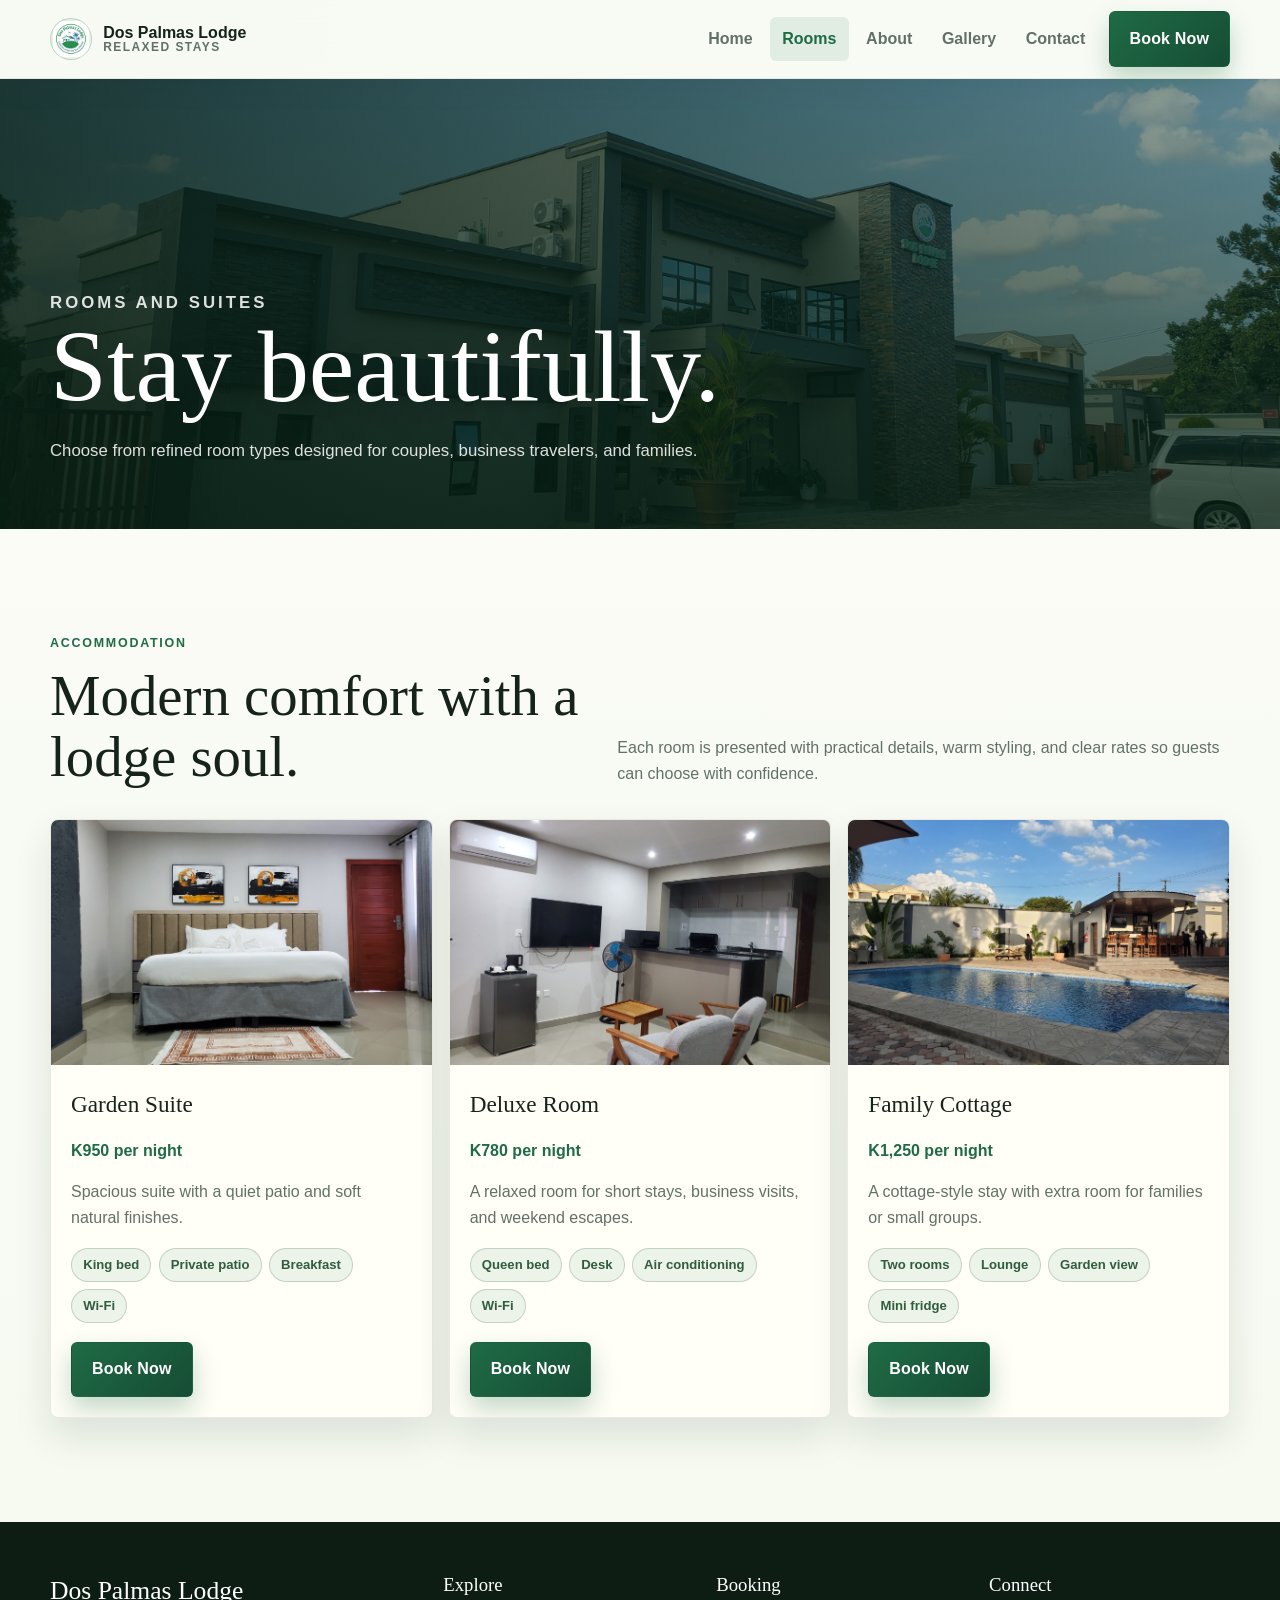
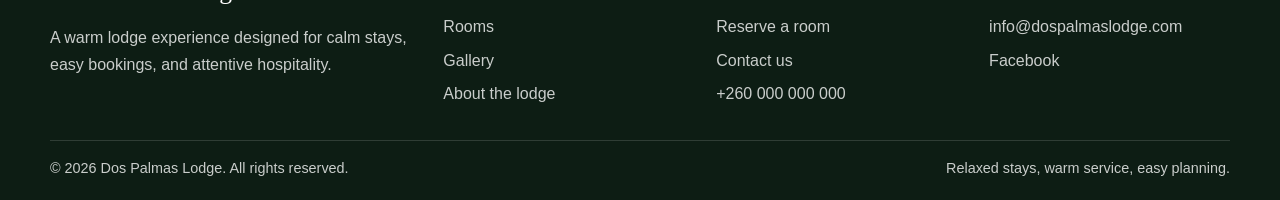
==== rooms.html @ c6913576 "Add files via upload" ====
<!DOCTYPE html>
<html lang="en">
<head>
  <meta charset="UTF-8">
  <meta name="viewport" content="width=device-width, initial-scale=1.0">
  <meta name="description" content="Explore elegant rooms at Dos Palmas Lodge with amenities, nightly prices, and booking options.">
  <title>Rooms | Dos Palmas Lodge</title>
  <link rel="stylesheet" href="assets/css/style.css">
  <link rel="stylesheet" href="assets/css/responsive.css">
  <link rel="stylesheet" href="assets/css/animations.css">
</head>
<body>
  <a class="skip-link" href="#main">Skip to content</a>
  <div class="page">
    <header class="site-header">
      <nav class="navbar container" aria-label="Primary navigation">
        <a class="brand" href="index.html" aria-label="Dos Palmas Lodge home"><span class="brand-mark" aria-hidden="true"><img src="assets/images/dos-palmas-logo-official.jpg" alt=""></span><span class="brand-text"><span>Dos Palmas Lodge</span><span>Relaxed stays</span></span></a>
        <button class="nav-toggle" type="button" data-nav-toggle aria-label="Open navigation" aria-expanded="false"><span></span><span></span><span></span></button>
        <div class="nav-menu" data-nav-menu><a class="nav-link" data-page href="index.html">Home</a><a class="nav-link" data-page href="rooms.html">Rooms</a><a class="nav-link" data-page href="about.html">About</a><a class="nav-link" data-page href="gallery.html">Gallery</a><a class="nav-link" data-page href="contact.html">Contact</a><a class="button button-primary nav-cta" data-page href="booking.html">Book Now</a></div>
      </nav>
    </header>
    <main id="main">
      <section class="page-hero">
        <img class="page-hero-media" src="assets/images/6.jpeg" alt="Lodge exterior with pool and palm trees">
        <div class="page-hero-content"><p class="hero-kicker">Rooms and suites</p><h1>Stay beautifully.</h1><p>Choose from refined room types designed for couples, business travelers, and families.</p></div>
      </section>
      <section class="section">
        <div class="container">
          <div class="section-header"><div><p class="section-eyebrow">Accommodation</p><h2 class="section-title">Modern comfort with a lodge soul.</h2></div><p class="section-copy">Each room is presented with practical details, warm styling, and clear rates so guests can choose with confidence.</p></div>
          <div class="cards-grid">
            <article class="room-card reveal"><img src="assets/images/1.jpeg" alt="Garden Suite"><div class="room-content"><h3>Garden Suite</h3><span class="price">K950 per night</span><p>Spacious suite with a quiet patio and soft natural finishes.</p><ul class="amenities"><li>King bed</li><li>Private patio</li><li>Breakfast</li><li>Wi-Fi</li></ul><a class="button button-primary" href="booking.html">Book Now</a></div></article>
            <article class="room-card reveal"><img src="assets/images/3.jpeg" alt="Deluxe Room"><div class="room-content"><h3>Deluxe Room</h3><span class="price">K780 per night</span><p>A relaxed room for short stays, business visits, and weekend escapes.</p><ul class="amenities"><li>Queen bed</li><li>Desk</li><li>Air conditioning</li><li>Wi-Fi</li></ul><a class="button button-primary" href="booking.html">Book Now</a></div></article>
            <article class="room-card reveal"><img src="assets/images/5.jpeg" alt="Family Cottage"><div class="room-content"><h3>Family Cottage</h3><span class="price">K1,250 per night</span><p>A cottage-style stay with extra room for families or small groups.</p><ul class="amenities"><li>Two rooms</li><li>Lounge</li><li>Garden view</li><li>Mini fridge</li></ul><a class="button button-primary" href="booking.html">Book Now</a></div></article>
          </div>
        </div>
      </section>
    </main>
    <footer class="site-footer"><div class="container"><div class="footer-grid"><div><h2 class="footer-brand">Dos Palmas Lodge</h2><p>A warm lodge experience designed for calm stays, easy bookings, and attentive hospitality.</p></div><div><h3>Explore</h3><ul><li><a href="rooms.html">Rooms</a></li><li><a href="gallery.html">Gallery</a></li><li><a href="about.html">About the lodge</a></li></ul></div><div><h3>Booking</h3><ul><li><a href="booking.html">Reserve a room</a></li><li><a href="contact.html">Contact us</a></li><li><a href="tel:+260000000000">+260 000 000 000</a></li></ul></div><div><h3>Connect</h3><ul><li><a href="mailto:info@dospalmaslodge.com">info@dospalmaslodge.com</a></li><li><a href="https://www.facebook.com/" target="_blank" rel="noreferrer">Facebook</a></li></ul></div></div><div class="footer-bottom"><span>&copy; <span data-current-year></span> Dos Palmas Lodge. All rights reserved.</span><span>Relaxed stays, warm service, easy planning.</span></div></div></footer>
  </div>
  <script src="assets/js/app.js"></script>
</body>
</html>
---- assets/css/style.css ----
:root {
  --color-ink: #16231b;
  --color-muted: #627168;
  --color-paper: #f4f8f1;
  --color-cream: #fffef7;
  --color-clay: #1f6b46;
  --color-gold: #d7b46a;
  --color-olive: #315c3d;
  --color-charcoal: #0d1d14;
  --color-mist: #e5efe2;
  --color-line: rgba(22, 35, 27, 0.13);
  --shadow-soft: 0 22px 55px rgba(13, 29, 20, 0.16);
  --shadow-card: 0 18px 38px rgba(13, 29, 20, 0.11);
  --radius-sm: 6px;
  --radius-md: 8px;
  --radius-lg: 18px;
  --container: 1180px;
  --font-heading: Georgia, "Times New Roman", serif;
  --font-body: Arial, Helvetica, sans-serif;
}

* {
  box-sizing: border-box;
}

html {
  scroll-behavior: smooth;
}

body {
  margin: 0;
  color: var(--color-ink);
  background:
    radial-gradient(circle at top left, rgba(215, 180, 106, 0.16), transparent 34rem),
    linear-gradient(180deg, #f8fbf4 0%, var(--color-paper) 36%, #edf5ea 100%);
  font-family: var(--font-body);
  line-height: 1.65;
}

img {
  display: block;
  max-width: 100%;
}

a {
  color: inherit;
  text-decoration: none;
}

button,
input,
select,
textarea {
  font: inherit;
}

input,
select,
textarea {
  width: 100%;
  border: 1px solid rgba(39, 33, 27, 0.18);
  border-radius: var(--radius-sm);
  background: #fff;
  color: var(--color-ink);
  padding: 0.9rem 1rem;
  outline: none;
  transition: border-color 180ms ease, box-shadow 180ms ease;
}

input:focus,
select:focus,
textarea:focus {
  border-color: var(--color-gold);
  box-shadow: 0 0 0 4px rgba(198, 154, 87, 0.16);
}

textarea {
  min-height: 140px;
  resize: vertical;
}

.page {
  min-height: 100vh;
  overflow-x: hidden;
}

.container {
  width: min(100% - 2rem, var(--container));
  margin-inline: auto;
}

.section {
  padding: 4.5rem 0;
}

.section:nth-of-type(even) {
  background: rgba(255, 254, 247, 0.42);
}

.section-tight {
  padding: 3rem 0;
}

.section-eyebrow {
  margin: 0 0 0.7rem;
  color: var(--color-clay);
  font-size: 0.78rem;
  font-weight: 700;
  letter-spacing: 0.14em;
  text-transform: uppercase;
}

.section-title {
  margin: 0;
  color: var(--color-ink);
  font-family: var(--font-heading);
  font-size: clamp(2rem, 5vw, 3.55rem);
  font-weight: 500;
  line-height: 1.08;
}

.section-copy {
  margin: 1rem 0 0;
  color: var(--color-muted);
  max-width: 680px;
}

.section-header {
  display: grid;
  gap: 1rem;
  margin-bottom: 2rem;
}

.section-header.center {
  justify-items: center;
  text-align: center;
}

.button {
  display: inline-flex;
  align-items: center;
  justify-content: center;
  min-height: 48px;
  border: 1px solid transparent;
  border-radius: var(--radius-sm);
  padding: 0.85rem 1.25rem;
  cursor: pointer;
  font-weight: 700;
  letter-spacing: 0.01em;
  transition: transform 180ms ease, background 180ms ease, border-color 180ms ease, color 180ms ease, box-shadow 180ms ease;
}

.button:hover {
  transform: translateY(-2px);
}

.button-primary {
  background: linear-gradient(135deg, #1f6b46, #164c34);
  color: #fff;
  box-shadow: 0 12px 24px rgba(31, 107, 70, 0.26);
}

.button-primary:hover {
  background: linear-gradient(135deg, #2b7d55, #123d2b);
  box-shadow: 0 16px 30px rgba(31, 107, 70, 0.32);
}

.button-secondary {
  border-color: rgba(255, 255, 255, 0.55);
  color: #fff;
}

.button-secondary:hover {
  background: rgba(255, 255, 255, 0.14);
  border-color: rgba(255, 255, 255, 0.8);
}

.button-ghost {
  border-color: rgba(39, 33, 27, 0.2);
  color: var(--color-ink);
}

.button-ghost:hover {
  border-color: var(--color-clay);
  color: var(--color-clay);
  background: rgba(31, 107, 70, 0.06);
}

.skip-link {
  position: absolute;
  left: 1rem;
  top: -6rem;
  z-index: 100;
  background: #fff;
  color: var(--color-ink);
  padding: 0.7rem 1rem;
  border-radius: var(--radius-sm);
}

.skip-link:focus {
  top: 1rem;
}

.site-header {
  position: sticky;
  top: 0;
  z-index: 50;
  background: rgba(248, 251, 244, 0.9);
  border-bottom: 1px solid rgba(22, 35, 27, 0.08);
  backdrop-filter: blur(16px);
  box-shadow: 0 10px 30px rgba(13, 29, 20, 0.05);
}

.navbar {
  display: flex;
  align-items: center;
  justify-content: space-between;
  min-height: 78px;
  gap: 1.25rem;
}

.brand {
  display: inline-flex;
  align-items: center;
  gap: 0.7rem;
  font-weight: 800;
}

.brand-mark {
  display: grid;
  place-items: center;
  width: 42px;
  height: 42px;
  border: 1px solid rgba(31, 107, 70, 0.28);
  border-radius: 50%;
  background: linear-gradient(135deg, #eff7ea, #fffef7);
  color: var(--color-clay);
  font-family: var(--font-heading);
  font-size: 1.1rem;
  box-shadow: inset 0 0 0 4px rgba(31, 107, 70, 0.05);
  overflow: hidden;
}

.brand-mark img {
  width: 100%;
  height: 100%;
  object-fit: contain;
  padding: 2px;
}

.brand-text {
  display: grid;
  line-height: 1.1;
}

.brand-text span:last-child {
  color: var(--color-muted);
  font-size: 0.75rem;
  font-weight: 600;
  letter-spacing: 0.12em;
  text-transform: uppercase;
}

.nav-toggle {
  display: inline-flex;
  flex-direction: column;
  justify-content: center;
  gap: 5px;
  width: 44px;
  height: 44px;
  border: 1px solid rgba(22, 35, 27, 0.16);
  border-radius: var(--radius-sm);
  background: transparent;
  cursor: pointer;
}

.nav-toggle span {
  display: block;
  width: 20px;
  height: 2px;
  margin-inline: auto;
  background: var(--color-ink);
  transition: transform 180ms ease, opacity 180ms ease;
}

.nav-toggle.is-active span:nth-child(1) {
  transform: translateY(7px) rotate(45deg);
}

.nav-toggle.is-active span:nth-child(2) {
  opacity: 0;
}

.nav-toggle.is-active span:nth-child(3) {
  transform: translateY(-7px) rotate(-45deg);
}

.nav-menu {
  position: absolute;
  inset: 78px 1rem auto;
  display: none;
  flex-direction: column;
  gap: 0.35rem;
  padding: 1rem;
  background: var(--color-cream);
  border: 1px solid rgba(22, 35, 27, 0.1);
  border-radius: var(--radius-md);
  box-shadow: var(--shadow-soft);
}

.nav-menu.is-open {
  display: flex;
}

.nav-link {
  padding: 0.7rem 0.8rem;
  border-radius: var(--radius-sm);
  color: var(--color-muted);
  font-weight: 700;
}

.nav-link:hover,
.nav-link.is-active {
  background: rgba(31, 107, 70, 0.1);
  color: var(--color-clay);
}

.nav-cta {
  margin-top: 0.3rem;
}

.hero {
  position: relative;
  display: grid;
  align-items: end;
  min-height: calc(100vh - 78px);
  color: #fff;
  isolation: isolate;
}

.hero::before,
.page-hero::before,
.cta-band::before {
  position: absolute;
  inset: 0;
  z-index: -1;
  content: "";
  background:
    linear-gradient(90deg, rgba(7, 31, 19, 0.82), rgba(9, 47, 28, 0.38)),
    linear-gradient(0deg, rgba(6, 23, 15, 0.62), rgba(6, 23, 15, 0.08));
}

.hero-media,
.page-hero-media,
.cta-band-media {
  position: absolute;
  inset: 0;
  z-index: -2;
  width: 100%;
  height: 100%;
  object-fit: cover;
}

.hero-content {
  width: min(100% - 2rem, var(--container));
  margin: 0 auto;
  padding: 5rem 0 4.2rem;
}

.hero-kicker {
  margin: 0 0 1rem;
  color: #f2d991;
  font-size: 0.82rem;
  font-weight: 800;
  letter-spacing: 0.18em;
  text-transform: uppercase;
}

.hero h1,
.page-hero h1 {
  margin: 0;
  max-width: 820px;
  font-family: var(--font-heading);
  font-size: clamp(3rem, 10vw, 6.4rem);
  font-weight: 500;
  line-height: 0.98;
  text-shadow: 0 14px 36px rgba(0, 0, 0, 0.24);
}

.hero p,
.page-hero p {
  max-width: 650px;
  margin: 1.25rem 0 0;
  color: rgba(255, 255, 255, 0.86);
  font-size: 1.05rem;
}

.hero-actions,
.cta-actions {
  display: flex;
  flex-wrap: wrap;
  gap: 0.8rem;
  margin-top: 1.6rem;
}

.hero-booking-strip {
  display: grid;
  gap: 0.8rem;
  width: min(100% - 2rem, var(--container));
  margin: -2rem auto 0;
  position: relative;
  z-index: 5;
  padding: 1rem;
  background: var(--color-cream);
  border: 1px solid rgba(31, 107, 70, 0.16);
  border-radius: 12px;
  box-shadow: var(--shadow-soft);
}

.quick-field {
  display: grid;
  gap: 0.35rem;
}

.quick-field label,
.form-field label {
  color: var(--color-ink);
  font-size: 0.82rem;
  font-weight: 800;
}

.split-layout {
  display: grid;
  gap: 2rem;
  align-items: center;
}

.image-stack {
  display: grid;
  gap: 1rem;
}

.image-stack img,
.feature-image,
.room-card img,
.gallery-item img {
  width: 100%;
  object-fit: cover;
}

.image-stack img:first-child {
  height: 390px;
  border-radius: 16px;
  box-shadow: var(--shadow-card);
}

.image-stack img:last-child {
  height: 220px;
  border-radius: var(--radius-md);
  box-shadow: var(--shadow-card);
}

.stat-row {
  display: grid;
  grid-template-columns: repeat(3, 1fr);
  gap: 0.75rem;
  margin-top: 1.6rem;
}

.stat {
  border-top: 1px solid var(--color-line);
  padding-top: 0.8rem;
}

.stat strong {
  display: block;
  color: var(--color-clay);
  font-family: var(--font-heading);
  font-size: 1.6rem;
  font-weight: 500;
}

.stat span {
  color: var(--color-muted);
  font-size: 0.86rem;
}

.cards-grid {
  display: grid;
  gap: 1rem;
}

.room-card,
.feature-card,
.contact-card {
  background: var(--color-cream);
  border: 1px solid rgba(22, 35, 27, 0.09);
  border-radius: var(--radius-md);
  overflow: hidden;
  box-shadow: var(--shadow-card);
  transition: transform 220ms ease, box-shadow 220ms ease, border-color 220ms ease;
}

.room-card:hover,
.feature-card:hover,
.contact-card:hover {
  transform: translateY(-5px);
  border-color: rgba(31, 107, 70, 0.2);
  box-shadow: 0 24px 48px rgba(13, 29, 20, 0.16);
}

.room-card img {
  height: 245px;
  transition: transform 380ms ease, filter 380ms ease;
}

.room-card:hover img {
  transform: scale(1.04);
  filter: saturate(1.08) contrast(1.02);
}

.room-content,
.feature-card,
.contact-card {
  padding: 1.25rem;
}

.room-content h3,
.feature-card h3,
.contact-card h3 {
  margin: 0;
  font-family: var(--font-heading);
  font-size: 1.45rem;
  font-weight: 500;
}

.room-content p,
.feature-card p,
.contact-card p {
  margin: 0.6rem 0 0;
  color: var(--color-muted);
}

.price {
  display: block;
  margin: 0.9rem 0;
  color: var(--color-clay);
  font-weight: 800;
}

.amenities {
  display: flex;
  flex-wrap: wrap;
  gap: 0.45rem;
  padding: 0;
  margin: 1rem 0 1.2rem;
  list-style: none;
}

.amenities li {
  border: 1px solid rgba(49, 92, 61, 0.22);
  border-radius: 999px;
  color: var(--color-olive);
  background: rgba(229, 239, 226, 0.72);
  font-size: 0.82rem;
  font-weight: 700;
  padding: 0.32rem 0.7rem;
}

.feature-card {
  box-shadow: none;
  background: linear-gradient(180deg, #fffef7, #f6faf2);
}

.feature-icon {
  display: grid;
  place-items: center;
  width: 44px;
  height: 44px;
  margin-bottom: 1rem;
  border-radius: 50%;
  background: linear-gradient(135deg, rgba(215, 180, 106, 0.36), rgba(31, 107, 70, 0.12));
  color: var(--color-clay);
  font-weight: 900;
}

.gallery-grid {
  display: grid;
  gap: 0.8rem;
}

.gallery-item {
  position: relative;
  overflow: hidden;
  border-radius: var(--radius-md);
  background: #ddd;
  box-shadow: var(--shadow-card);
}

.gallery-item img {
  height: 280px;
  transition: transform 320ms ease, filter 320ms ease;
}

.gallery-item:hover img {
  transform: scale(1.06);
  filter: saturate(1.08);
}

.gallery-item figcaption {
  position: absolute;
  inset: auto 0 0;
  padding: 1.4rem 1rem 0.9rem;
  color: #fff;
  font-weight: 800;
  background: linear-gradient(0deg, rgba(7, 31, 19, 0.82), transparent);
}

.cta-band {
  position: relative;
  isolation: isolate;
  color: #fff;
  overflow: hidden;
}

.cta-content {
  width: min(100% - 2rem, var(--container));
  margin-inline: auto;
  padding: 4rem 0;
}

.cta-content h2 {
  max-width: 740px;
  margin: 0;
  font-family: var(--font-heading);
  font-size: clamp(2rem, 7vw, 4rem);
  font-weight: 500;
  line-height: 1.05;
}

.cta-content p {
  max-width: 590px;
  margin: 1rem 0 0;
  color: rgba(255, 255, 255, 0.84);
}

.page-hero {
  position: relative;
  display: grid;
  align-items: end;
  min-height: 450px;
  color: #fff;
  isolation: isolate;
}

.page-hero-content {
  width: min(100% - 2rem, var(--container));
  margin: 0 auto;
  padding: 4rem 0;
}

.content-panel {
  background: var(--color-cream);
  border: 1px solid rgba(22, 35, 27, 0.09);
  border-radius: 12px;
  padding: 1.55rem;
  box-shadow: var(--shadow-card);
}

.story-grid,
.contact-grid,
.form-layout {
  display: grid;
  gap: 1.25rem;
}

.feature-image {
  height: 360px;
  border-radius: 14px;
  box-shadow: var(--shadow-card);
}

.booking-form,
.contact-form {
  display: grid;
  gap: 1rem;
}

.form-grid {
  display: grid;
  gap: 1rem;
}

.form-field {
  display: grid;
  gap: 0.35rem;
}

.form-field.full {
  grid-column: 1 / -1;
}

.field-error {
  min-height: 1.2rem;
  color: #9b2d20;
  font-size: 0.82rem;
}

.form-message {
  display: none;
  border-radius: var(--radius-sm);
  padding: 0.85rem 1rem;
  background: rgba(31, 107, 70, 0.12);
  color: var(--color-olive);
  font-weight: 700;
}

.form-message.is-visible {
  display: block;
}

.map-placeholder {
  display: grid;
  place-items: center;
  min-height: 320px;
  border: 1px dashed rgba(31, 107, 70, 0.32);
  border-radius: var(--radius-md);
  background: linear-gradient(135deg, rgba(215, 180, 106, 0.16), rgba(31, 107, 70, 0.12));
  color: var(--color-muted);
  text-align: center;
  padding: 1rem;
}

.site-footer {
  background: var(--color-charcoal);
  color: rgba(255, 255, 255, 0.78);
  padding: 3rem 0 1.2rem;
}

.footer-grid {
  display: grid;
  gap: 2rem;
}

.footer-brand {
  color: #fff;
  font-family: var(--font-heading);
  font-size: 1.6rem;
}

.footer-grid h2,
.footer-grid h3 {
  margin: 0 0 0.8rem;
  color: #fff;
  font-family: var(--font-heading);
  font-weight: 500;
}

.footer-grid p,
.footer-grid ul {
  margin: 0;
}

.footer-grid ul {
  display: grid;
  gap: 0.45rem;
  padding: 0;
  list-style: none;
}

.footer-grid a:hover {
  color: #f2d991;
}

.footer-bottom {
  display: flex;
  flex-wrap: wrap;
  justify-content: space-between;
  gap: 0.8rem;
  margin-top: 2rem;
  border-top: 1px solid rgba(255, 255, 255, 0.14);
  padding-top: 1rem;
  font-size: 0.9rem;
}
---- assets/css/responsive.css ----
@media (min-width: 640px) {
  .hero-booking-strip {
    grid-template-columns: repeat(2, 1fr);
  }

  .cards-grid,
  .gallery-grid,
  .contact-grid {
    grid-template-columns: repeat(2, 1fr);
  }

  .form-grid {
    grid-template-columns: repeat(2, 1fr);
  }
}

@media (min-width: 860px) {
  .section {
    padding: 6.5rem 0;
  }

  .nav-toggle {
    display: none;
  }

  .nav-menu {
    position: static;
    display: flex;
    flex-direction: row;
    align-items: center;
    padding: 0;
    background: transparent;
    border: 0;
    border-radius: 0;
    box-shadow: none;
  }

  .nav-link {
    padding: 0.55rem 0.75rem;
  }

  .nav-cta {
    margin: 0 0 0 0.35rem;
  }

  .hero-booking-strip {
    grid-template-columns: 1fr 1fr 1.15fr auto;
    align-items: end;
    padding: 1.15rem;
  }

  .split-layout,
  .story-grid,
  .form-layout {
    grid-template-columns: 1fr 1fr;
  }

  .section-header {
    grid-template-columns: 0.9fr 1fr;
    align-items: end;
  }

  .section-header.center {
    grid-template-columns: 1fr;
  }

  .cards-grid {
    grid-template-columns: repeat(3, 1fr);
  }

  .gallery-grid {
    grid-template-columns: repeat(4, 1fr);
  }

  .gallery-item.wide {
    grid-column: span 2;
  }

  .gallery-item.tall {
    grid-row: span 2;
  }

  .gallery-item.tall img {
    height: 100%;
  }

  .footer-grid {
    grid-template-columns: 1.5fr 1fr 1fr 1fr;
  }
}

@media (min-width: 1100px) {
  .hero-content {
    padding-bottom: 6rem;
  }

  .image-stack {
    grid-template-columns: 1.1fr 0.75fr;
    align-items: end;
  }

  .image-stack img:last-child {
    margin-bottom: -2rem;
  }
}

@media (max-width: 859px) {
  .nav-menu {
    left: 0.8rem;
    right: 0.8rem;
  }

  .nav-link,
  .nav-cta {
    width: 100%;
  }

  .page-hero {
    min-height: 390px;
  }

  .content-panel {
    padding: 1.2rem;
  }
}

@media (max-width: 420px) {
  .container,
  .hero-content,
  .page-hero-content,
  .cta-content,
  .hero-booking-strip {
    width: min(100% - 1.2rem, var(--container));
  }

  .hero-actions,
  .cta-actions {
    flex-direction: column;
  }

  .button {
    width: 100%;
  }

  .hero {
    min-height: 620px;
  }

  .hero h1,
  .page-hero h1 {
    font-size: clamp(2.7rem, 18vw, 4rem);
  }

  .section-title {
    font-size: clamp(1.85rem, 11vw, 2.5rem);
  }

  .stat-row {
    grid-template-columns: 1fr;
  }
}
---- assets/css/animations.css ----
@media (prefers-reduced-motion: no-preference) {
  .reveal {
    opacity: 0;
    transform: translateY(18px);
    transition: opacity 600ms ease, transform 600ms ease;
  }

  .reveal.is-visible {
    opacity: 1;
    transform: translateY(0);
  }

  .hero h1,
  .hero p,
  .hero-actions {
    animation: riseIn 700ms ease both;
  }

  .hero p {
    animation-delay: 90ms;
  }

  .hero-actions {
    animation-delay: 160ms;
  }

  @keyframes riseIn {
    from {
      opacity: 0;
      transform: translateY(20px);
    }

    to {
      opacity: 1;
      transform: translateY(0);
    }
  }
}
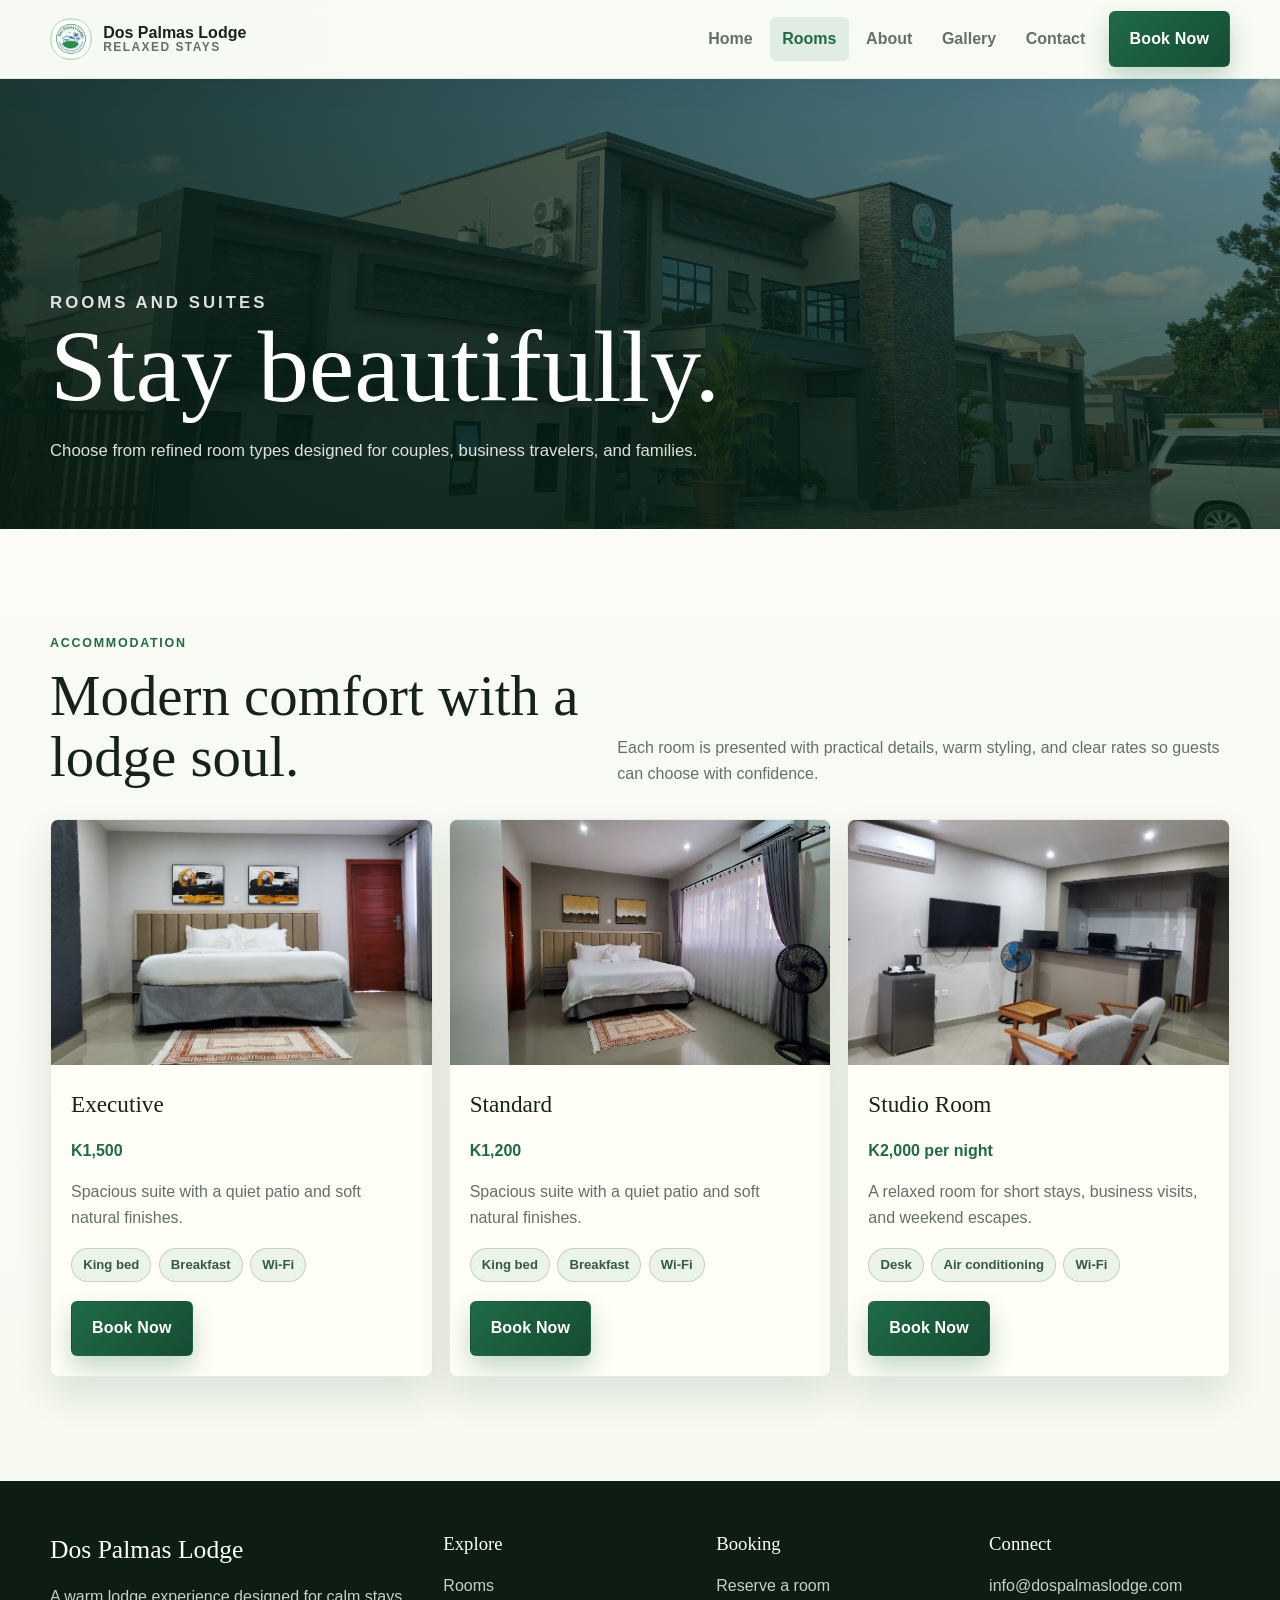
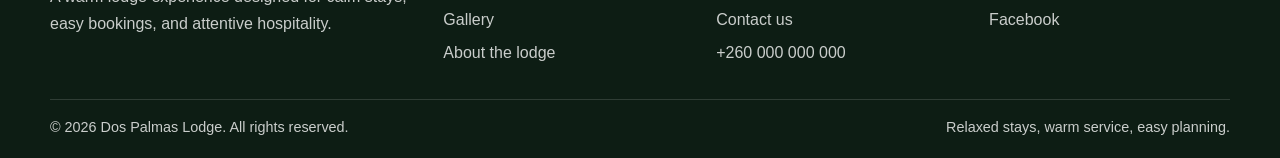
==== commit 5927fa58: "Add files via upload" ====
--- a/rooms.html
+++ b/rooms.html
@@ -28,10 +28,10 @@
         <div class="container">
           <div class="section-header"><div><p class="section-eyebrow">Accommodation</p><h2 class="section-title">Modern comfort with a lodge soul.</h2></div><p class="section-copy">Each room is presented with practical details, warm styling, and clear rates so guests can choose with confidence.</p></div>
           <div class="cards-grid">
-            <article class="room-card reveal"><img src="assets/images/1.jpeg" alt="Garden Suite"><div class="room-content"><h3>Garden Suite</h3><span class="price">K950 per night</span><p>Spacious suite with a quiet patio and soft natural finishes.</p><ul class="amenities"><li>King bed</li><li>Private patio</li><li>Breakfast</li><li>Wi-Fi</li></ul><a class="button button-primary" href="booking.html">Book Now</a></div></article>
-            <article class="room-card reveal"><img src="assets/images/3.jpeg" alt="Deluxe Room"><div class="room-content"><h3>Deluxe Room</h3><span class="price">K780 per night</span><p>A relaxed room for short stays, business visits, and weekend escapes.</p><ul class="amenities"><li>Queen bed</li><li>Desk</li><li>Air conditioning</li><li>Wi-Fi</li></ul><a class="button button-primary" href="booking.html">Book Now</a></div></article>
-            <article class="room-card reveal"><img src="assets/images/5.jpeg" alt="Family Cottage"><div class="room-content"><h3>Family Cottage</h3><span class="price">K1,250 per night</span><p>A cottage-style stay with extra room for families or small groups.</p><ul class="amenities"><li>Two rooms</li><li>Lounge</li><li>Garden view</li><li>Mini fridge</li></ul><a class="button button-primary" href="booking.html">Book Now</a></div></article>
-          </div>
+            <article class="room-card reveal"><img src="assets/images/1.jpeg" alt="Garden Suite"><div class="room-content"><h3>Executive</h3><span class="price">K1,500</span><p>Spacious suite with a quiet patio and soft natural finishes.</p><ul class="amenities"><li>King bed</li><li>Breakfast</li><li>Wi-Fi</li></ul><a class="button button-primary" href="booking.html">Book Now</a></div></article>
+            <article class="room-card reveal"><img src="assets/images/11.jpeg" alt="Garden Suite"><div class="room-content"><h3>Standard</h3><span class="price">K1,200</span><p>Spacious suite with a quiet patio and soft natural finishes.</p><ul class="amenities"><li>King bed</li><li>Breakfast</li><li>Wi-Fi</li></ul><a class="button button-primary" href="booking.html">Book Now</a></div></article>
+            <article class="room-card reveal"><img src="assets/images/3.jpeg" alt="Deluxe Room"><div class="room-content"><h3>Studio Room</h3><span class="price">K2,000 per night</span><p>A relaxed room for short stays, business visits, and weekend escapes.</p><ul class="amenities"><li>Desk</li><li>Air conditioning</li><li>Wi-Fi</li></ul><a class="button button-primary" href="booking.html">Book Now</a></div></article>
+            
         </div>
       </section>
     </main>
